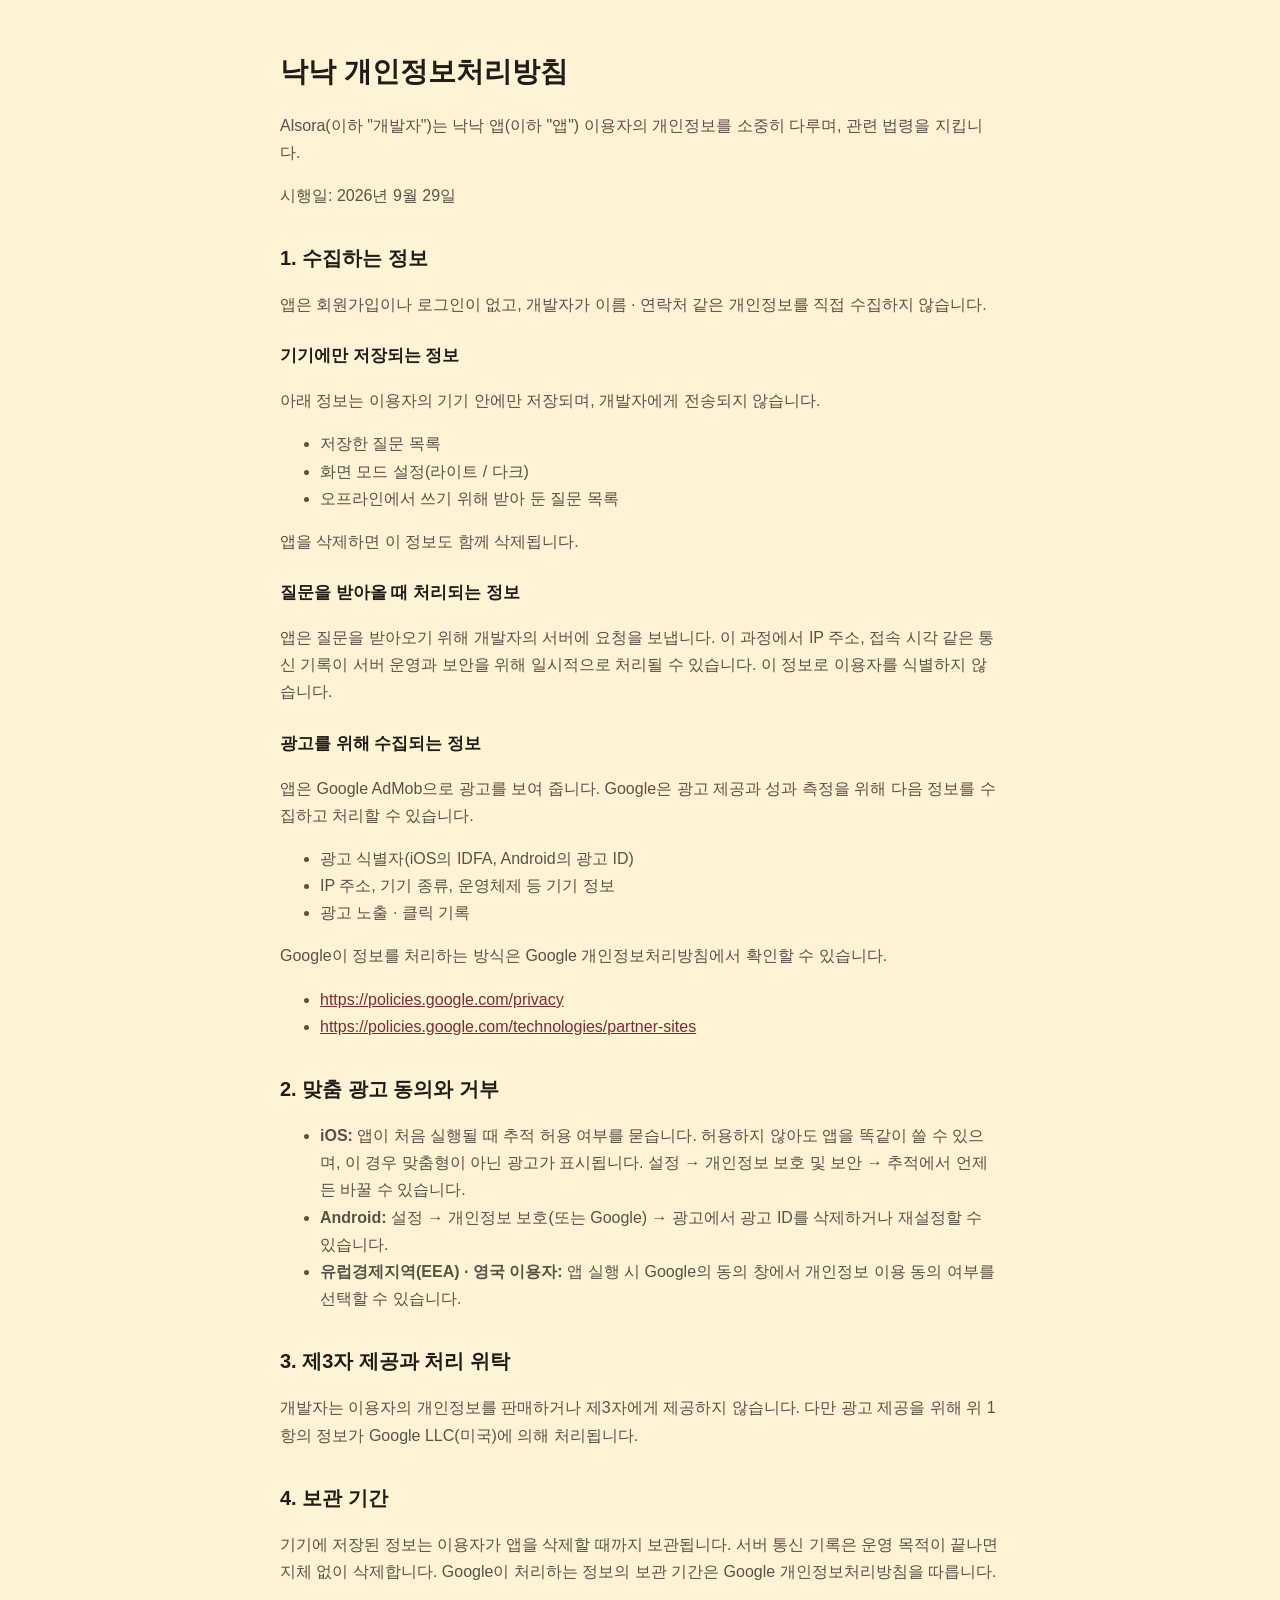
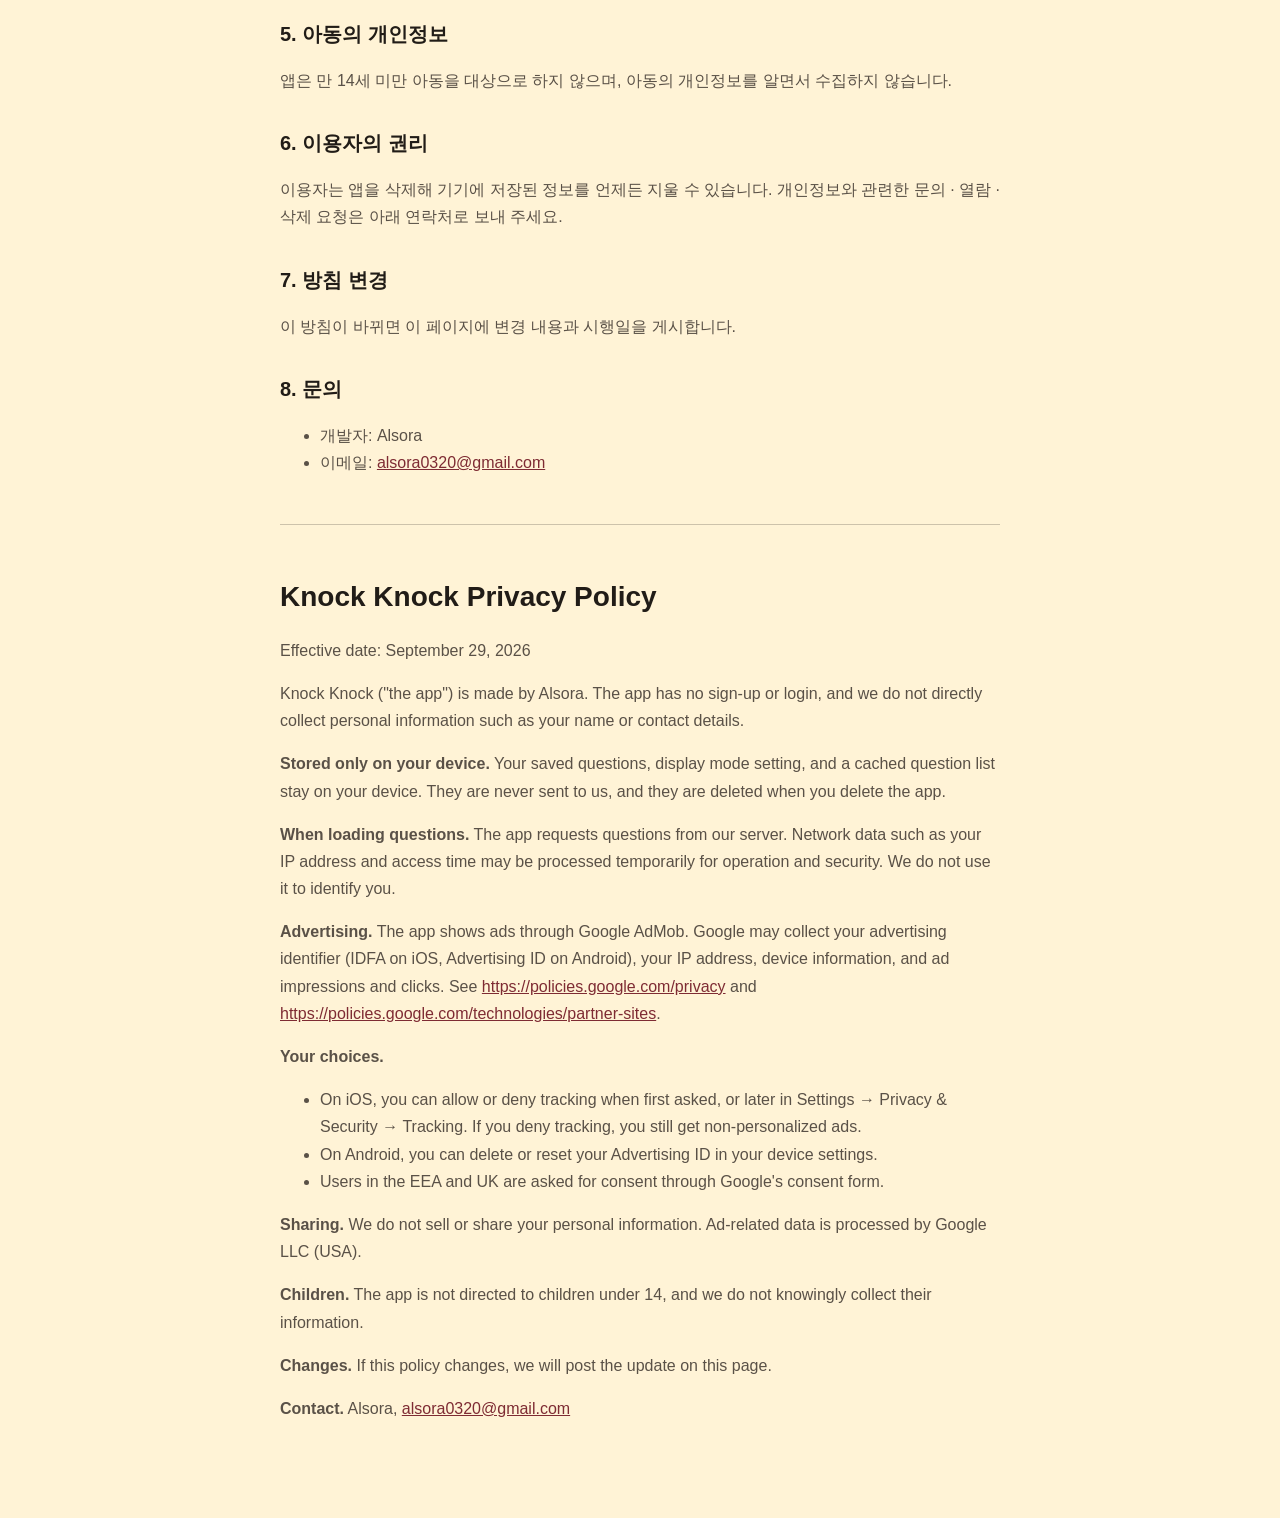
==== privacy.html @ 1114aa3c "Add site, privacy policy, app-ads.txt" ====
<!doctype html>
<html lang="ko">
<head>
<meta charset="utf-8">
<meta name="viewport" content="width=device-width, initial-scale=1">
<title>낙낙 개인정보처리방침</title>
<link rel="stylesheet" href="style.css">
</head>
<body>
<main>
  <h1>낙낙 개인정보처리방침</h1>
  <p>Alsora(이하 "개발자")는 낙낙 앱(이하 "앱") 이용자의 개인정보를 소중히 다루며, 관련 법령을 지킵니다.</p>
  <p>시행일: 2026년 9월 29일</p>

  <h2>1. 수집하는 정보</h2>
  <p>앱은 회원가입이나 로그인이 없고, 개발자가 이름 · 연락처 같은 개인정보를 직접 수집하지 않습니다.</p>
  <h3>기기에만 저장되는 정보</h3>
  <p>아래 정보는 이용자의 기기 안에만 저장되며, 개발자에게 전송되지 않습니다.</p>
  <ul>
    <li>저장한 질문 목록</li>
    <li>화면 모드 설정(라이트 / 다크)</li>
    <li>오프라인에서 쓰기 위해 받아 둔 질문 목록</li>
  </ul>
  <p>앱을 삭제하면 이 정보도 함께 삭제됩니다.</p>
  <h3>질문을 받아올 때 처리되는 정보</h3>
  <p>앱은 질문을 받아오기 위해 개발자의 서버에 요청을 보냅니다. 이 과정에서 IP 주소, 접속 시각 같은 통신 기록이 서버 운영과 보안을 위해 일시적으로 처리될 수 있습니다. 이 정보로 이용자를 식별하지 않습니다.</p>
  <h3>광고를 위해 수집되는 정보</h3>
  <p>앱은 Google AdMob으로 광고를 보여 줍니다. Google은 광고 제공과 성과 측정을 위해 다음 정보를 수집하고 처리할 수 있습니다.</p>
  <ul>
    <li>광고 식별자(iOS의 IDFA, Android의 광고 ID)</li>
    <li>IP 주소, 기기 종류, 운영체제 등 기기 정보</li>
    <li>광고 노출 · 클릭 기록</li>
  </ul>
  <p>Google이 정보를 처리하는 방식은 Google 개인정보처리방침에서 확인할 수 있습니다.</p>
  <ul>
    <li><a href="https://policies.google.com/privacy">https://policies.google.com/privacy</a></li>
    <li><a href="https://policies.google.com/technologies/partner-sites">https://policies.google.com/technologies/partner-sites</a></li>
  </ul>

  <h2>2. 맞춤 광고 동의와 거부</h2>
  <ul>
    <li><strong>iOS:</strong> 앱이 처음 실행될 때 추적 허용 여부를 묻습니다. 허용하지 않아도 앱을 똑같이 쓸 수 있으며, 이 경우 맞춤형이 아닌 광고가 표시됩니다. 설정 → 개인정보 보호 및 보안 → 추적에서 언제든 바꿀 수 있습니다.</li>
    <li><strong>Android:</strong> 설정 → 개인정보 보호(또는 Google) → 광고에서 광고 ID를 삭제하거나 재설정할 수 있습니다.</li>
    <li><strong>유럽경제지역(EEA) · 영국 이용자:</strong> 앱 실행 시 Google의 동의 창에서 개인정보 이용 동의 여부를 선택할 수 있습니다.</li>
  </ul>

  <h2>3. 제3자 제공과 처리 위탁</h2>
  <p>개발자는 이용자의 개인정보를 판매하거나 제3자에게 제공하지 않습니다. 다만 광고 제공을 위해 위 1항의 정보가 Google LLC(미국)에 의해 처리됩니다.</p>

  <h2>4. 보관 기간</h2>
  <p>기기에 저장된 정보는 이용자가 앱을 삭제할 때까지 보관됩니다. 서버 통신 기록은 운영 목적이 끝나면 지체 없이 삭제합니다. Google이 처리하는 정보의 보관 기간은 Google 개인정보처리방침을 따릅니다.</p>

  <h2>5. 아동의 개인정보</h2>
  <p>앱은 만 14세 미만 아동을 대상으로 하지 않으며, 아동의 개인정보를 알면서 수집하지 않습니다.</p>

  <h2>6. 이용자의 권리</h2>
  <p>이용자는 앱을 삭제해 기기에 저장된 정보를 언제든 지울 수 있습니다. 개인정보와 관련한 문의 · 열람 · 삭제 요청은 아래 연락처로 보내 주세요.</p>

  <h2>7. 방침 변경</h2>
  <p>이 방침이 바뀌면 이 페이지에 변경 내용과 시행일을 게시합니다.</p>

  <h2>8. 문의</h2>
  <ul>
    <li>개발자: Alsora</li>
    <li>이메일: <a href="mailto:alsora0320@gmail.com">alsora0320@gmail.com</a></li>
  </ul>

  <hr>

  <h1 lang="en">Knock Knock Privacy Policy</h1>
  <div lang="en">
    <p>Effective date: September 29, 2026</p>
    <p>Knock Knock ("the app") is made by Alsora. The app has no sign-up or login, and we do not directly collect personal information such as your name or contact details.</p>
    <p><strong>Stored only on your device.</strong> Your saved questions, display mode setting, and a cached question list stay on your device. They are never sent to us, and they are deleted when you delete the app.</p>
    <p><strong>When loading questions.</strong> The app requests questions from our server. Network data such as your IP address and access time may be processed temporarily for operation and security. We do not use it to identify you.</p>
    <p><strong>Advertising.</strong> The app shows ads through Google AdMob. Google may collect your advertising identifier (IDFA on iOS, Advertising ID on Android), your IP address, device information, and ad impressions and clicks. See <a href="https://policies.google.com/privacy">https://policies.google.com/privacy</a> and <a href="https://policies.google.com/technologies/partner-sites">https://policies.google.com/technologies/partner-sites</a>.</p>
    <p><strong>Your choices.</strong></p>
    <ul>
      <li>On iOS, you can allow or deny tracking when first asked, or later in Settings → Privacy &amp; Security → Tracking. If you deny tracking, you still get non-personalized ads.</li>
      <li>On Android, you can delete or reset your Advertising ID in your device settings.</li>
      <li>Users in the EEA and UK are asked for consent through Google's consent form.</li>
    </ul>
    <p><strong>Sharing.</strong> We do not sell or share your personal information. Ad-related data is processed by Google LLC (USA).</p>
    <p><strong>Children.</strong> The app is not directed to children under 14, and we do not knowingly collect their information.</p>
    <p><strong>Changes.</strong> If this policy changes, we will post the update on this page.</p>
    <p><strong>Contact.</strong> Alsora, <a href="mailto:alsora0320@gmail.com">alsora0320@gmail.com</a></p>
  </div>
</main>
</body>
</html>
---- style.css ----
:root { color-scheme: light dark; --bg: #FFF3D6; --text: #211C17; --sub: #5A5147; --accent: #7E2B33; }
@media (prefers-color-scheme: dark) { :root { --bg: #2B1618; --text: #F5E9E0; --sub: #B5AA9E; --accent: #E8C9B8; } }
body { margin: 0; background: var(--bg); color: var(--text); font: 16px/1.7 -apple-system, BlinkMacSystemFont, "Apple SD Gothic Neo", "Noto Sans KR", sans-serif; }
main { max-width: 720px; margin: 0 auto; padding: 48px 16px 80px; }
h1 { font-size: 28px; margin: 0 0 8px; }
h2 { font-size: 20px; margin: 32px 0 8px; }
h3 { font-size: 17px; margin: 24px 0 4px; }
p, li { color: var(--sub); }
a { color: var(--accent); }
hr { border: 0; border-top: 1px solid var(--sub); opacity: .3; margin: 48px 0; }
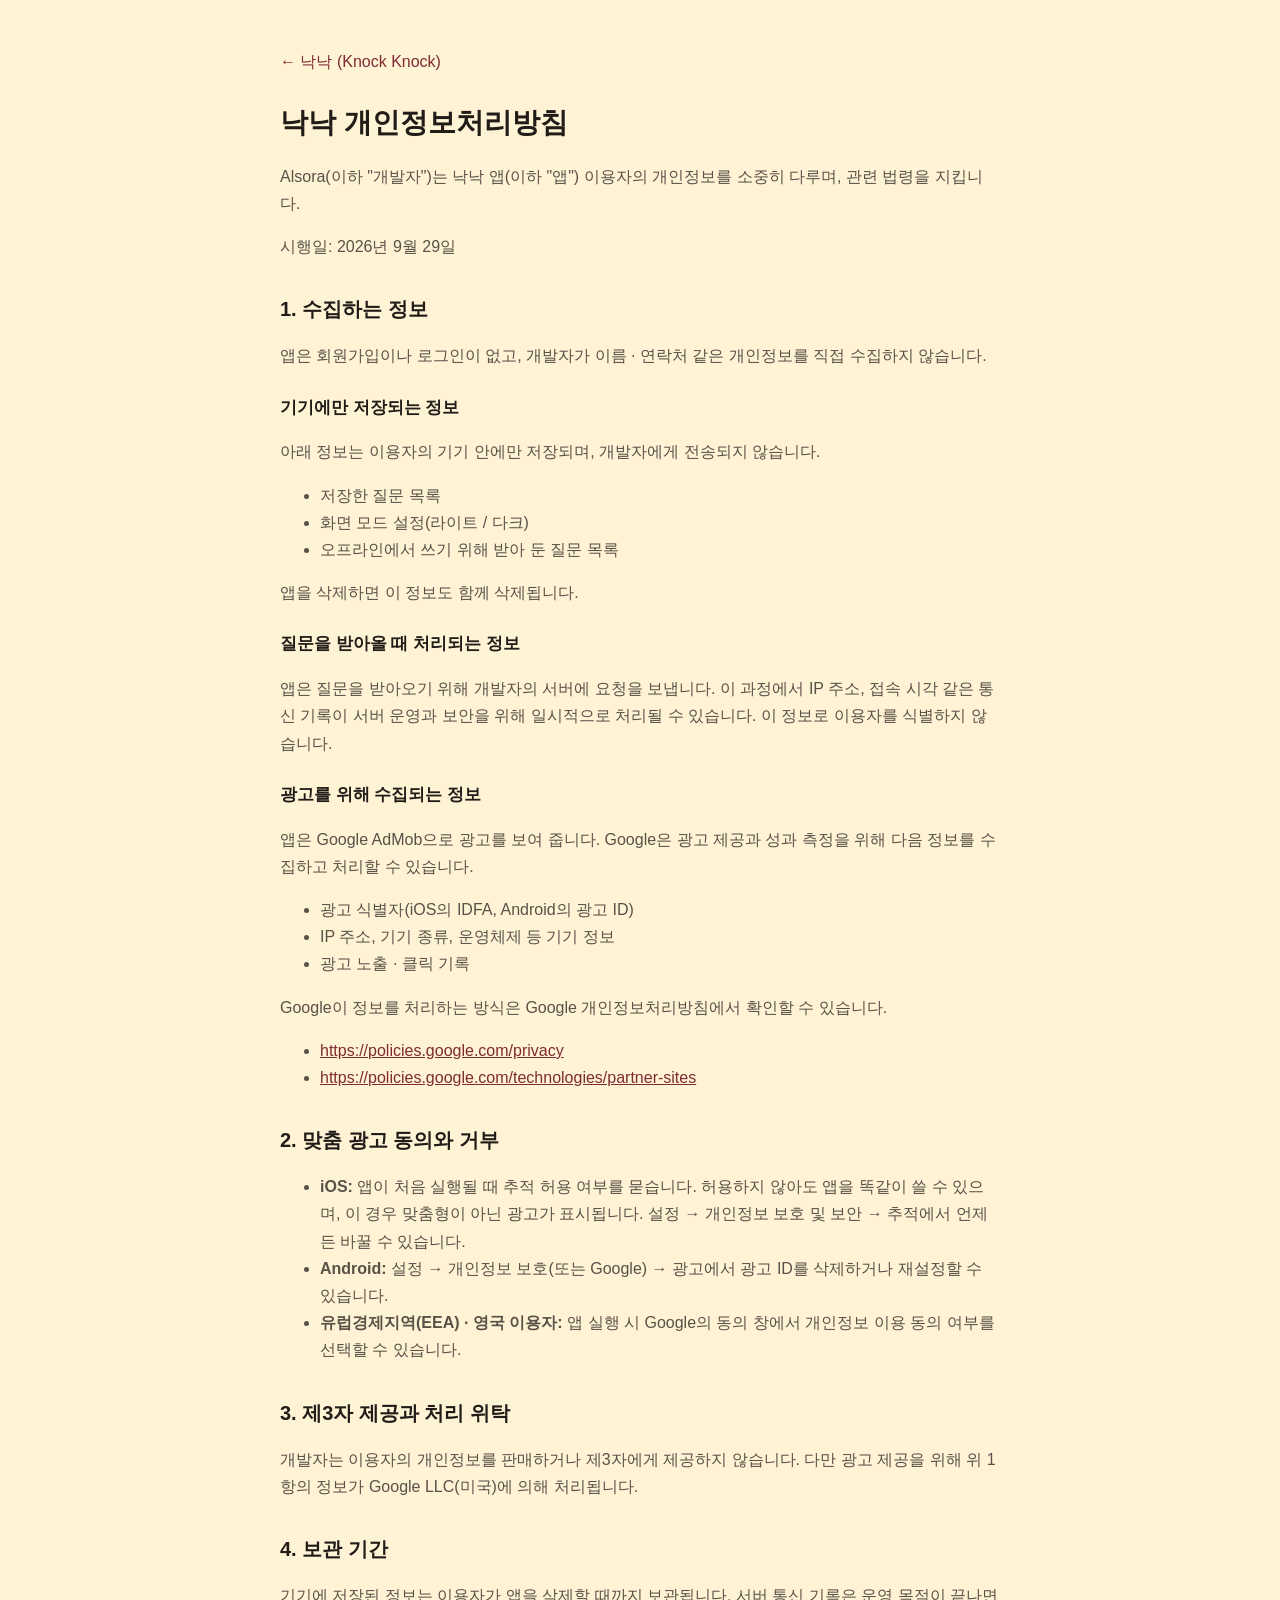
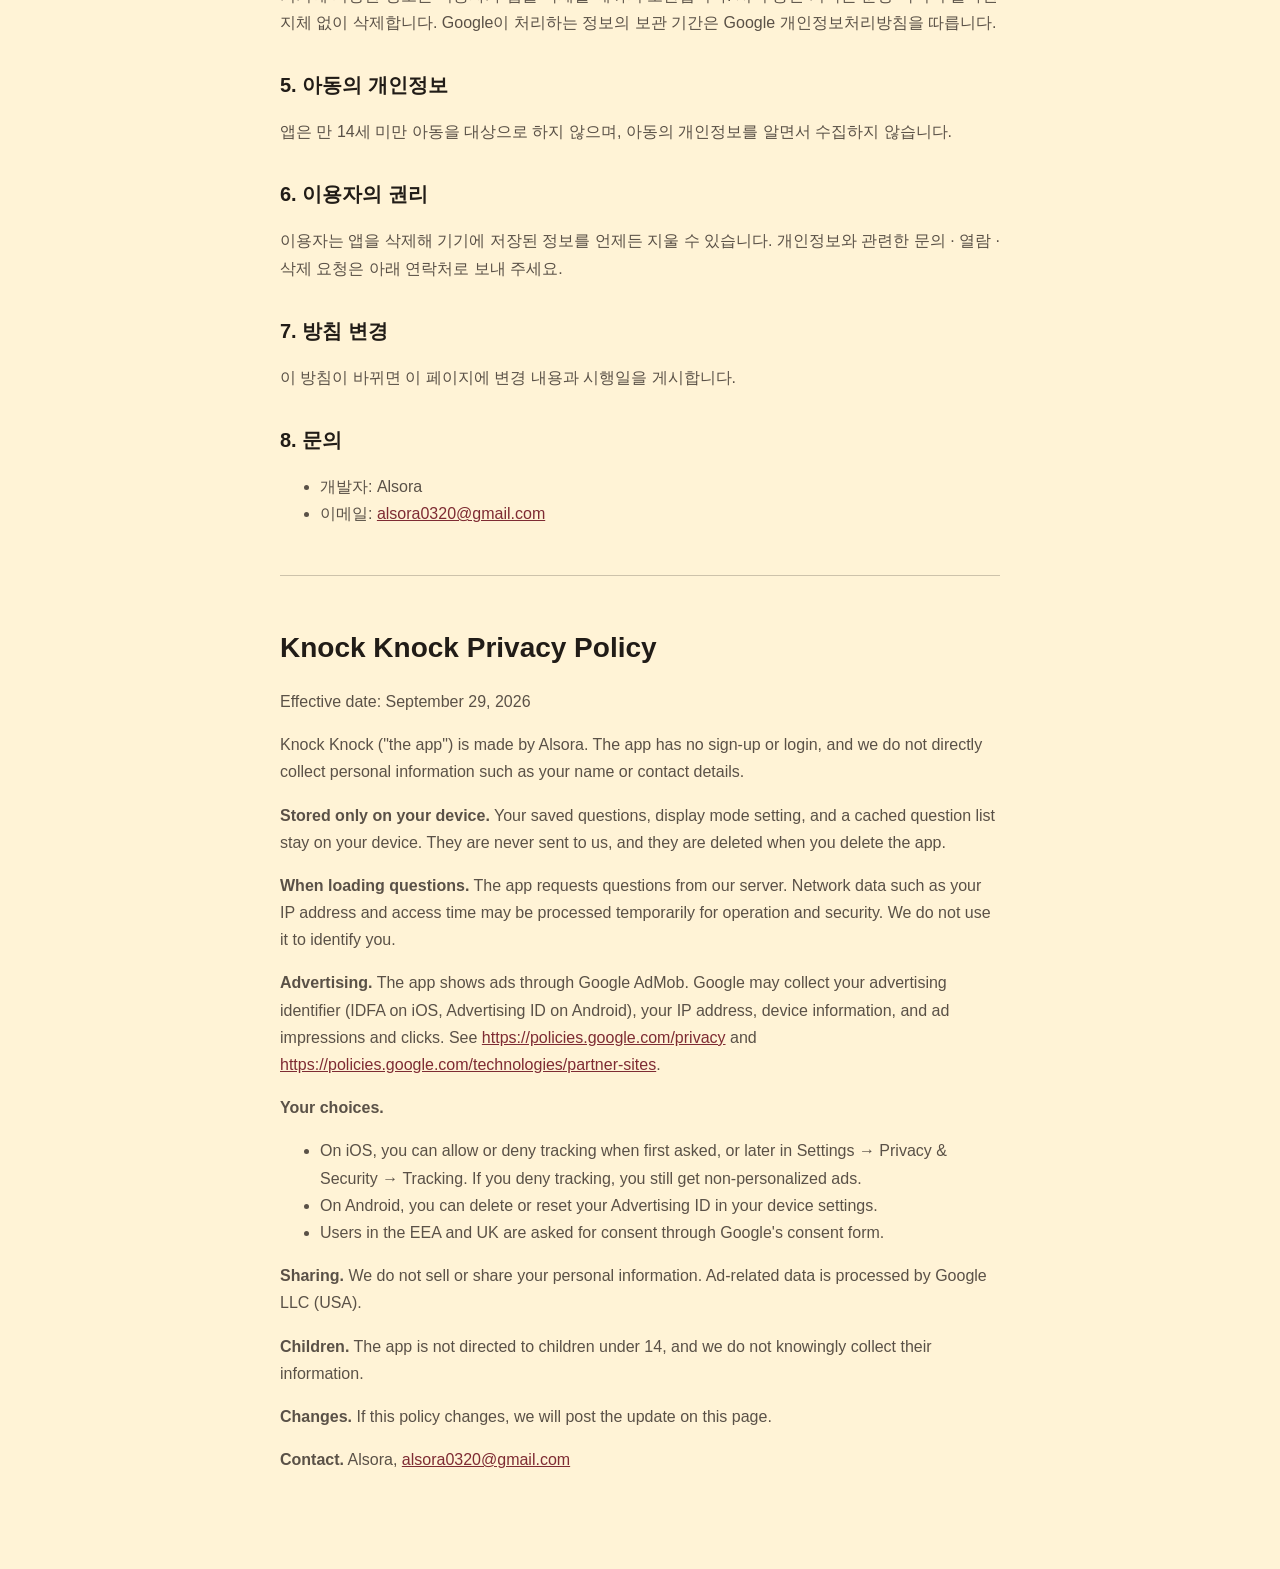
==== commit fe3f0be5: "Add Services/Contact home with per-app pages and AORB privacy policy - home: Services (Knock Knock, " ====
--- a/privacy.html
+++ b/privacy.html
@@ -4,87 +4,14 @@
 <meta charset="utf-8">
 <meta name="viewport" content="width=device-width, initial-scale=1">
 <title>낙낙 개인정보처리방침</title>
+<link rel="canonical" href="https://alsora-star.github.io/knock-knock/privacy.html">
+<meta http-equiv="refresh" content="0; url=knock-knock/privacy.html">
 <link rel="stylesheet" href="style.css">
 </head>
 <body>
 <main>
-  <h1>낙낙 개인정보처리방침</h1>
-  <p>Alsora(이하 "개발자")는 낙낙 앱(이하 "앱") 이용자의 개인정보를 소중히 다루며, 관련 법령을 지킵니다.</p>
-  <p>시행일: 2026년 9월 29일</p>
-
-  <h2>1. 수집하는 정보</h2>
-  <p>앱은 회원가입이나 로그인이 없고, 개발자가 이름 · 연락처 같은 개인정보를 직접 수집하지 않습니다.</p>
-  <h3>기기에만 저장되는 정보</h3>
-  <p>아래 정보는 이용자의 기기 안에만 저장되며, 개발자에게 전송되지 않습니다.</p>
-  <ul>
-    <li>저장한 질문 목록</li>
-    <li>화면 모드 설정(라이트 / 다크)</li>
-    <li>오프라인에서 쓰기 위해 받아 둔 질문 목록</li>
-  </ul>
-  <p>앱을 삭제하면 이 정보도 함께 삭제됩니다.</p>
-  <h3>질문을 받아올 때 처리되는 정보</h3>
-  <p>앱은 질문을 받아오기 위해 개발자의 서버에 요청을 보냅니다. 이 과정에서 IP 주소, 접속 시각 같은 통신 기록이 서버 운영과 보안을 위해 일시적으로 처리될 수 있습니다. 이 정보로 이용자를 식별하지 않습니다.</p>
-  <h3>광고를 위해 수집되는 정보</h3>
-  <p>앱은 Google AdMob으로 광고를 보여 줍니다. Google은 광고 제공과 성과 측정을 위해 다음 정보를 수집하고 처리할 수 있습니다.</p>
-  <ul>
-    <li>광고 식별자(iOS의 IDFA, Android의 광고 ID)</li>
-    <li>IP 주소, 기기 종류, 운영체제 등 기기 정보</li>
-    <li>광고 노출 · 클릭 기록</li>
-  </ul>
-  <p>Google이 정보를 처리하는 방식은 Google 개인정보처리방침에서 확인할 수 있습니다.</p>
-  <ul>
-    <li><a href="https://policies.google.com/privacy">https://policies.google.com/privacy</a></li>
-    <li><a href="https://policies.google.com/technologies/partner-sites">https://policies.google.com/technologies/partner-sites</a></li>
-  </ul>
-
-  <h2>2. 맞춤 광고 동의와 거부</h2>
-  <ul>
-    <li><strong>iOS:</strong> 앱이 처음 실행될 때 추적 허용 여부를 묻습니다. 허용하지 않아도 앱을 똑같이 쓸 수 있으며, 이 경우 맞춤형이 아닌 광고가 표시됩니다. 설정 → 개인정보 보호 및 보안 → 추적에서 언제든 바꿀 수 있습니다.</li>
-    <li><strong>Android:</strong> 설정 → 개인정보 보호(또는 Google) → 광고에서 광고 ID를 삭제하거나 재설정할 수 있습니다.</li>
-    <li><strong>유럽경제지역(EEA) · 영국 이용자:</strong> 앱 실행 시 Google의 동의 창에서 개인정보 이용 동의 여부를 선택할 수 있습니다.</li>
-  </ul>
-
-  <h2>3. 제3자 제공과 처리 위탁</h2>
-  <p>개발자는 이용자의 개인정보를 판매하거나 제3자에게 제공하지 않습니다. 다만 광고 제공을 위해 위 1항의 정보가 Google LLC(미국)에 의해 처리됩니다.</p>
-
-  <h2>4. 보관 기간</h2>
-  <p>기기에 저장된 정보는 이용자가 앱을 삭제할 때까지 보관됩니다. 서버 통신 기록은 운영 목적이 끝나면 지체 없이 삭제합니다. Google이 처리하는 정보의 보관 기간은 Google 개인정보처리방침을 따릅니다.</p>
-
-  <h2>5. 아동의 개인정보</h2>
-  <p>앱은 만 14세 미만 아동을 대상으로 하지 않으며, 아동의 개인정보를 알면서 수집하지 않습니다.</p>
-
-  <h2>6. 이용자의 권리</h2>
-  <p>이용자는 앱을 삭제해 기기에 저장된 정보를 언제든 지울 수 있습니다. 개인정보와 관련한 문의 · 열람 · 삭제 요청은 아래 연락처로 보내 주세요.</p>
-
-  <h2>7. 방침 변경</h2>
-  <p>이 방침이 바뀌면 이 페이지에 변경 내용과 시행일을 게시합니다.</p>
-
-  <h2>8. 문의</h2>
-  <ul>
-    <li>개발자: Alsora</li>
-    <li>이메일: <a href="mailto:alsora0320@gmail.com">alsora0320@gmail.com</a></li>
-  </ul>
-
-  <hr>
-
-  <h1 lang="en">Knock Knock Privacy Policy</h1>
-  <div lang="en">
-    <p>Effective date: September 29, 2026</p>
-    <p>Knock Knock ("the app") is made by Alsora. The app has no sign-up or login, and we do not directly collect personal information such as your name or contact details.</p>
-    <p><strong>Stored only on your device.</strong> Your saved questions, display mode setting, and a cached question list stay on your device. They are never sent to us, and they are deleted when you delete the app.</p>
-    <p><strong>When loading questions.</strong> The app requests questions from our server. Network data such as your IP address and access time may be processed temporarily for operation and security. We do not use it to identify you.</p>
-    <p><strong>Advertising.</strong> The app shows ads through Google AdMob. Google may collect your advertising identifier (IDFA on iOS, Advertising ID on Android), your IP address, device information, and ad impressions and clicks. See <a href="https://policies.google.com/privacy">https://policies.google.com/privacy</a> and <a href="https://policies.google.com/technologies/partner-sites">https://policies.google.com/technologies/partner-sites</a>.</p>
-    <p><strong>Your choices.</strong></p>
-    <ul>
-      <li>On iOS, you can allow or deny tracking when first asked, or later in Settings → Privacy &amp; Security → Tracking. If you deny tracking, you still get non-personalized ads.</li>
-      <li>On Android, you can delete or reset your Advertising ID in your device settings.</li>
-      <li>Users in the EEA and UK are asked for consent through Google's consent form.</li>
-    </ul>
-    <p><strong>Sharing.</strong> We do not sell or share your personal information. Ad-related data is processed by Google LLC (USA).</p>
-    <p><strong>Children.</strong> The app is not directed to children under 14, and we do not knowingly collect their information.</p>
-    <p><strong>Changes.</strong> If this policy changes, we will post the update on this page.</p>
-    <p><strong>Contact.</strong> Alsora, <a href="mailto:alsora0320@gmail.com">alsora0320@gmail.com</a></p>
-  </div>
+  <p>낙낙 개인정보처리방침이 이동했습니다. · This page has moved.</p>
+  <p><a href="knock-knock/privacy.html">knock-knock/privacy.html</a></p>
 </main>
 </body>
 </html>
--- a/style.css
+++ b/style.css
@@ -8,3 +8,10 @@
 p, li { color: var(--sub); }
 a { color: var(--accent); }
 hr { border: 0; border-top: 1px solid var(--sub); opacity: .3; margin: 48px 0; }
+.back { margin: 0 0 24px; }
+.back a { text-decoration: none; }
+.services { list-style: none; padding: 0; margin: 0; }
+.services li { padding: 14px 0; border-bottom: 1px solid color-mix(in srgb, var(--sub) 25%, transparent); }
+.services li:last-child { border-bottom: 0; }
+.services a { font-size: 18px; font-weight: 700; }
+.services span { display: block; font-size: 15px; }
